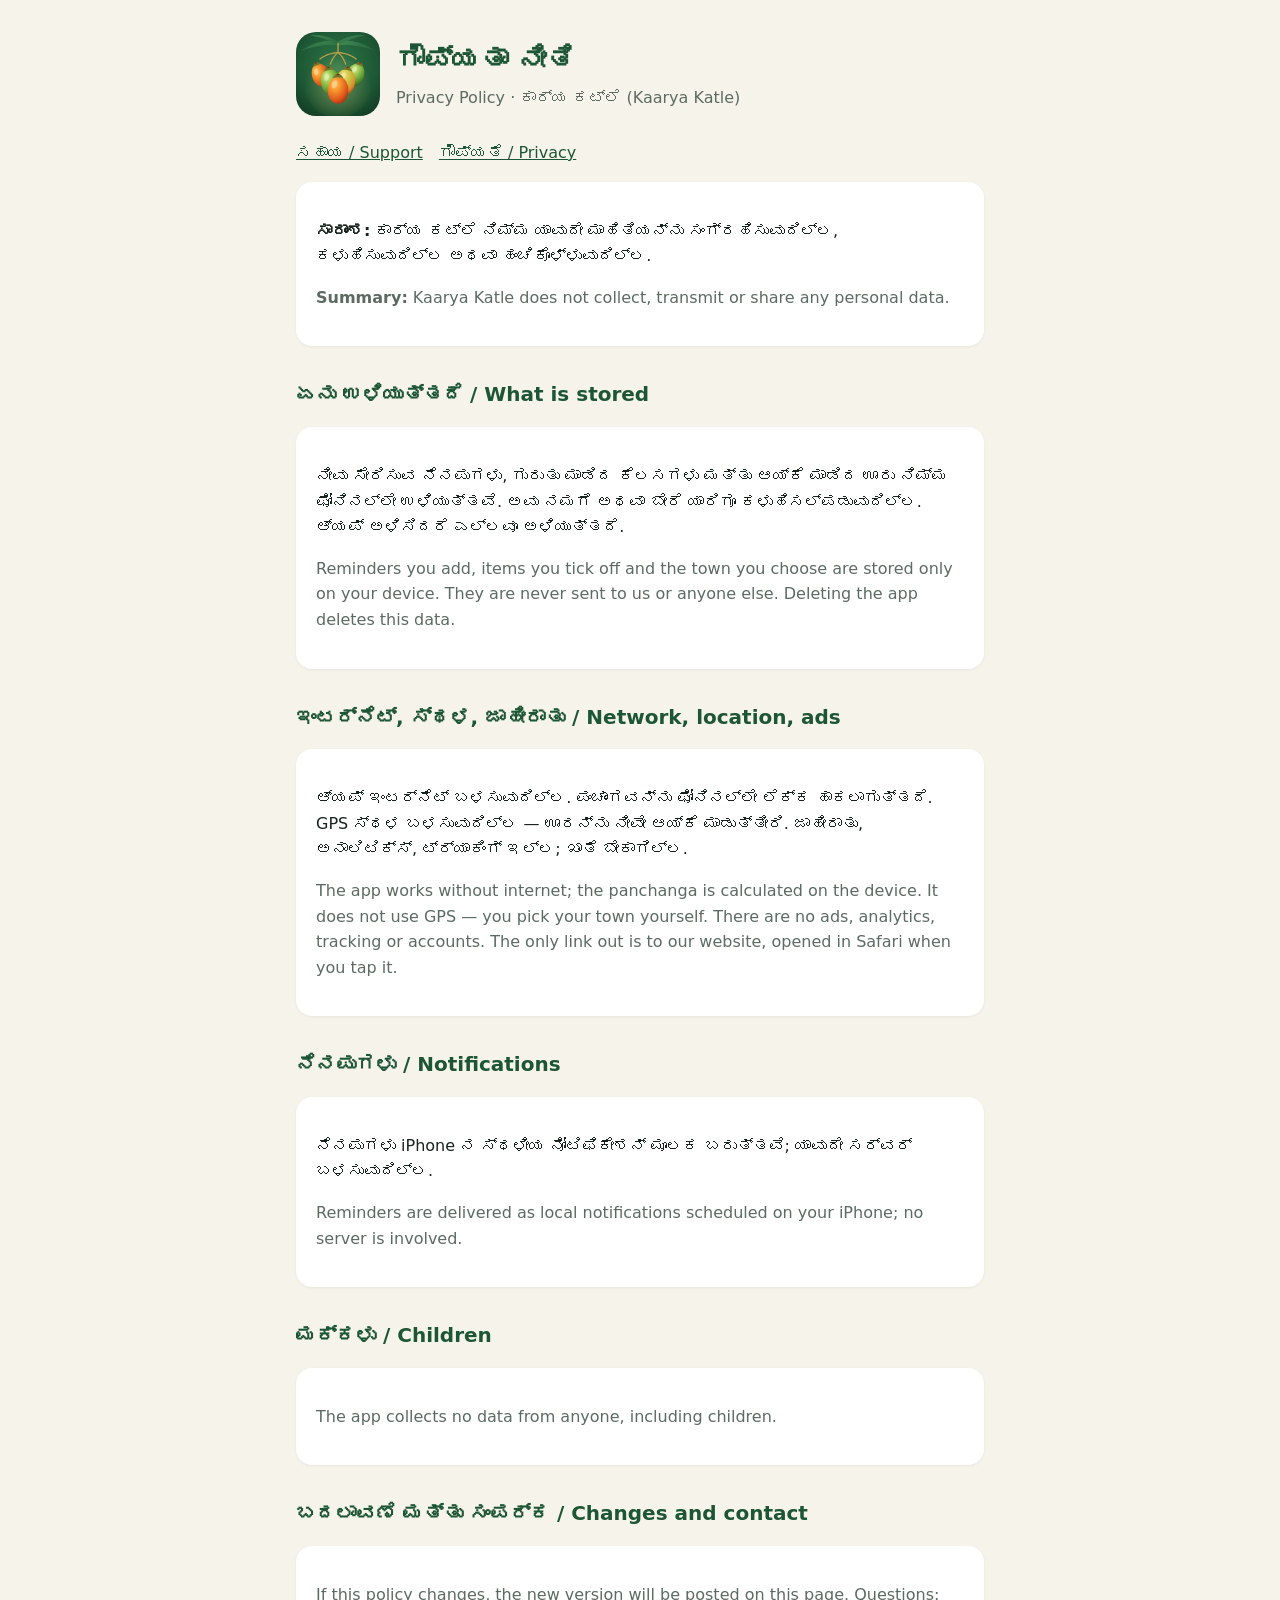
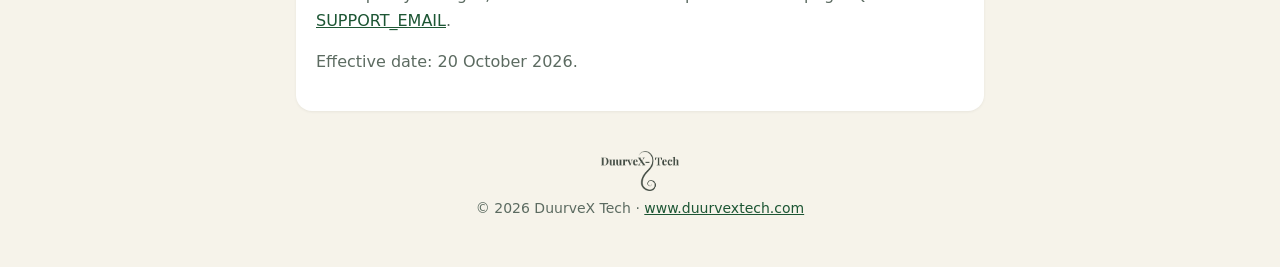
==== privacy.html @ 69254b16 "Support and privacy pages Co-Authored-By: Claude Opus 5.5 <noreply@anthropic.com> Claude-Session: ht" ====
<!doctype html><html lang="kn"><head><meta charset="utf-8"><meta name="viewport" content="width=device-width,initial-scale=1">
<title>ಕಾರ್ಯ ಕಟ್ಲೆ — ಗೌಪ್ಯತೆ / Privacy Policy</title><link rel="stylesheet" href="style.css"></head><body><main>
<header><img src="icon.png" alt="ಕಾರ್ಯ ಕಟ್ಲೆ"><div><h1>ಗೌಪ್ಯತಾ ನೀತಿ</h1><p class="sub">Privacy Policy · ಕಾರ್ಯ ಕಟ್ಲೆ (Kaarya Katle)</p></div></header>
<nav><a href="index.html">ಸಹಾಯ / Support</a><a href="privacy.html">ಗೌಪ್ಯತೆ / Privacy</a></nav>
<div class="card"><p><b>ಸಾರಾಂಶ:</b> ಕಾರ್ಯ ಕಟ್ಲೆ ನಿಮ್ಮ ಯಾವುದೇ ಮಾಹಿತಿಯನ್ನು ಸಂಗ್ರಹಿಸುವುದಿಲ್ಲ, ಕಳುಹಿಸುವುದಿಲ್ಲ ಅಥವಾ ಹಂಚಿಕೊಳ್ಳುವುದಿಲ್ಲ.</p>
<p class="en"><b>Summary:</b> Kaarya Katle does not collect, transmit or share any personal data.</p></div>
<h2>ಏನು ಉಳಿಯುತ್ತದೆ / What is stored</h2>
<div class="card"><p>ನೀವು ಸೇರಿಸುವ ನೆನಪುಗಳು, ಗುರುತು ಮಾಡಿದ ಕೆಲಸಗಳು ಮತ್ತು ಆಯ್ಕೆ ಮಾಡಿದ ಊರು ನಿಮ್ಮ ಫೋನಿನಲ್ಲೇ ಉಳಿಯುತ್ತವೆ. ಅವು ನಮಗೆ ಅಥವಾ ಬೇರೆ ಯಾರಿಗೂ ಕಳುಹಿಸಲ್ಪಡುವುದಿಲ್ಲ. ಆ್ಯಪ್ ಅಳಿಸಿದರೆ ಎಲ್ಲವೂ ಅಳಿಯುತ್ತದೆ.</p>
<p class="en">Reminders you add, items you tick off and the town you choose are stored only on your device. They are never sent to us or anyone else. Deleting the app deletes this data.</p></div>
<h2>ಇಂಟರ್ನೆಟ್, ಸ್ಥಳ, ಜಾಹೀರಾತು / Network, location, ads</h2>
<div class="card"><p>ಆ್ಯಪ್ ಇಂಟರ್ನೆಟ್ ಬಳಸುವುದಿಲ್ಲ. ಪಂಚಾಂಗವನ್ನು ಫೋನಿನಲ್ಲೇ ಲೆಕ್ಕ ಹಾಕಲಾಗುತ್ತದೆ. GPS ಸ್ಥಳ ಬಳಸುವುದಿಲ್ಲ — ಊರನ್ನು ನೀವೇ ಆಯ್ಕೆ ಮಾಡುತ್ತೀರಿ. ಜಾಹೀರಾತು, ಅನಾಲಿಟಿಕ್ಸ್, ಟ್ರ್ಯಾಕಿಂಗ್ ಇಲ್ಲ; ಖಾತೆ ಬೇಕಾಗಿಲ್ಲ.</p>
<p class="en">The app works without internet; the panchanga is calculated on the device. It does not use GPS — you pick your town yourself. There are no ads, analytics, tracking or accounts. The only link out is to our website, opened in Safari when you tap it.</p></div>
<h2>ನೆನಪುಗಳು / Notifications</h2>
<div class="card"><p>ನೆನಪುಗಳು iPhone ನ ಸ್ಥಳೀಯ ನೋಟಿಫಿಕೇಶನ್ ಮೂಲಕ ಬರುತ್ತವೆ; ಯಾವುದೇ ಸರ್ವರ್ ಬಳಸುವುದಿಲ್ಲ.</p>
<p class="en">Reminders are delivered as local notifications scheduled on your iPhone; no server is involved.</p></div>
<h2>ಮಕ್ಕಳು / Children</h2>
<div class="card"><p class="en">The app collects no data from anyone, including children.</p></div>
<h2>ಬದಲಾವಣೆ ಮತ್ತು ಸಂಪರ್ಕ / Changes and contact</h2>
<div class="card"><p class="en">If this policy changes, the new version will be posted on this page. Questions: <a href="mailto:SUPPORT_EMAIL">SUPPORT_EMAIL</a>.</p>
<p class="en">Effective date: 20 October 2026.</p></div>
<footer><a href="https://www.duurvextech.com"><img src="duurvex.png" alt="DuurveX Tech"></a>© 2026 DuurveX Tech · <a href="https://www.duurvextech.com">www.duurvextech.com</a></footer>
</main></body></html>
---- style.css ----
:root{--g:#1D5634;--ink:#18231C;--mut:#5C6B61;--bg:#F6F3EA;--card:#fff}
*{box-sizing:border-box}body{margin:0;background:var(--bg);color:var(--ink);font:16px/1.6 -apple-system,"Noto Sans Kannada",system-ui,sans-serif}
main{max-width:720px;margin:0 auto;padding:32px 16px 48px}
header{display:flex;gap:16px;align-items:center;margin-bottom:24px}
header img{width:84px;height:84px;border-radius:20px}
h1{font-size:28px;margin:0;color:var(--g)}h2{color:var(--g);margin-top:32px;font-size:20px}
.sub{color:var(--mut);margin:2px 0 0}.card{background:var(--card);border-radius:16px;padding:20px;margin:16px 0;box-shadow:0 1px 3px rgba(0,0,0,.06)}
a{color:var(--g)}footer{text-align:center;color:var(--mut);font-size:14px;margin-top:40px}
footer img{height:40px;opacity:.8;display:block;margin:0 auto 6px}
.en{color:var(--mut)}nav a{margin-right:16px}
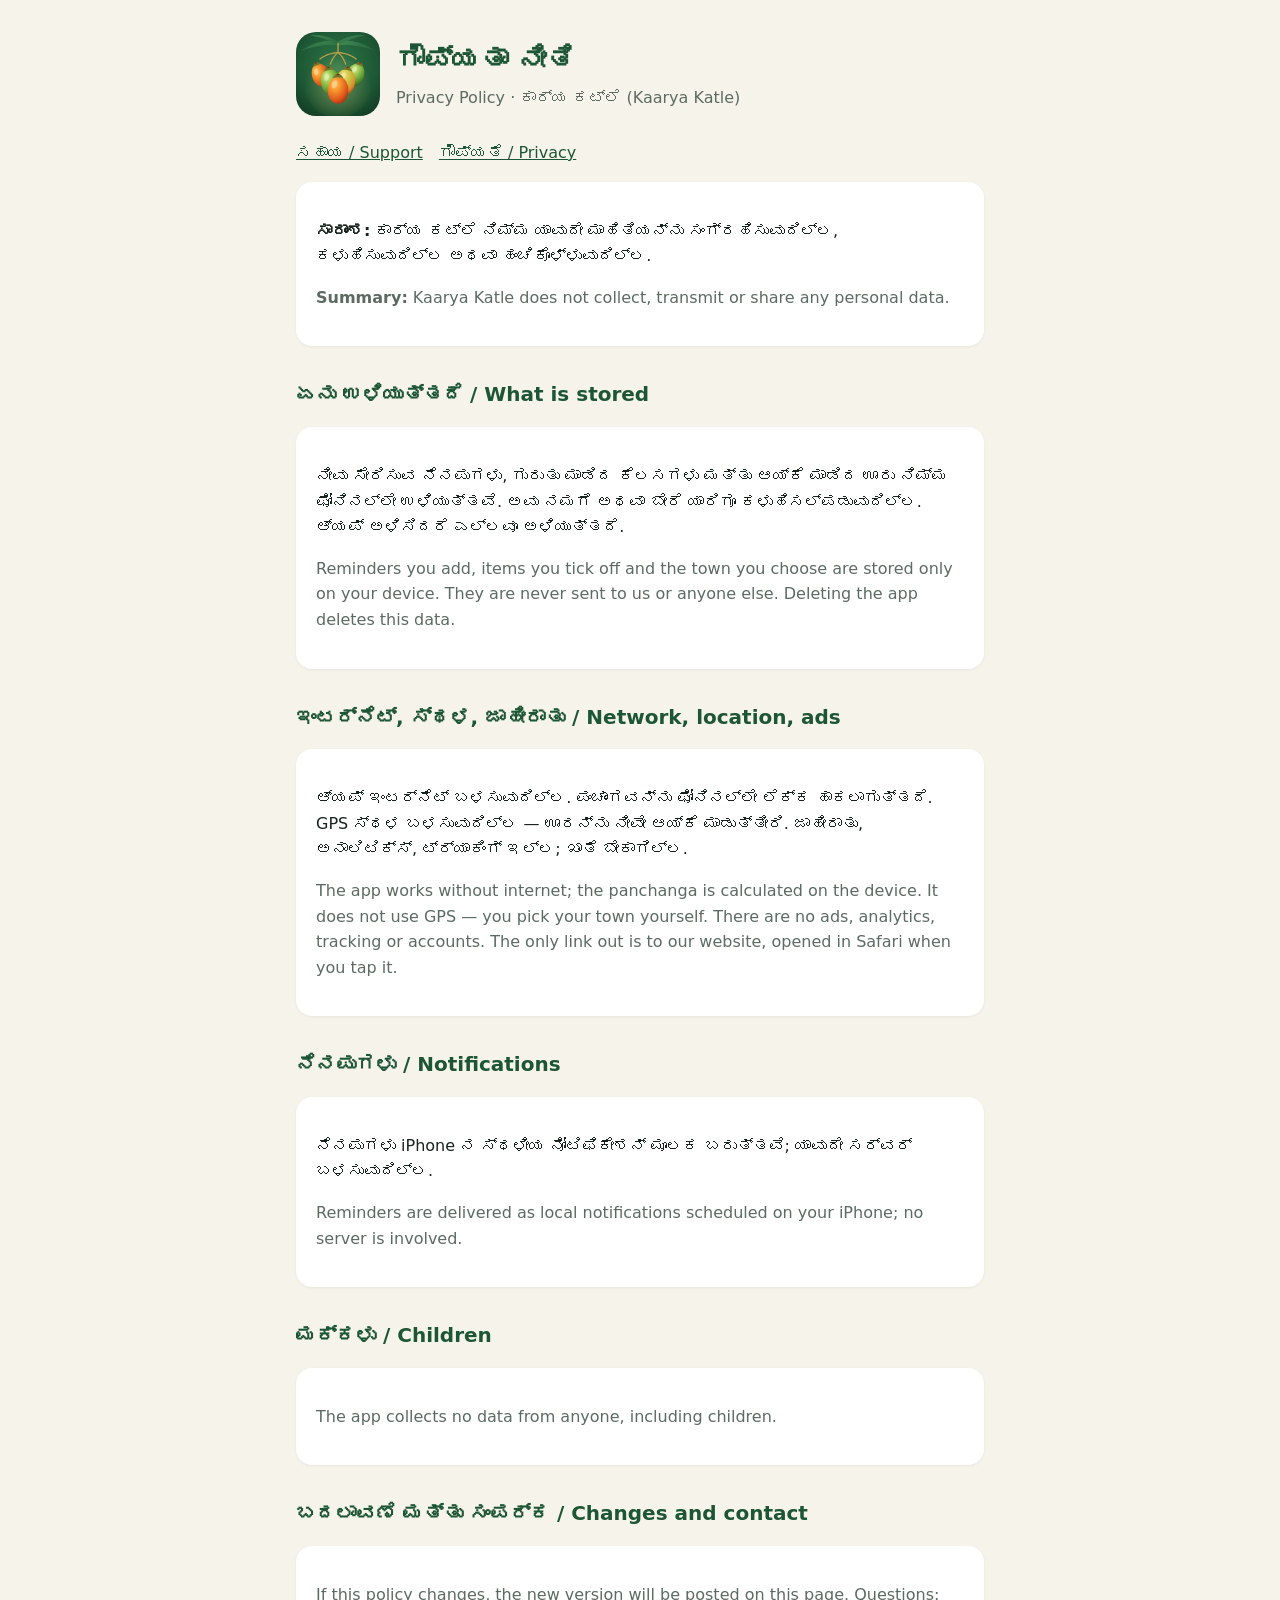
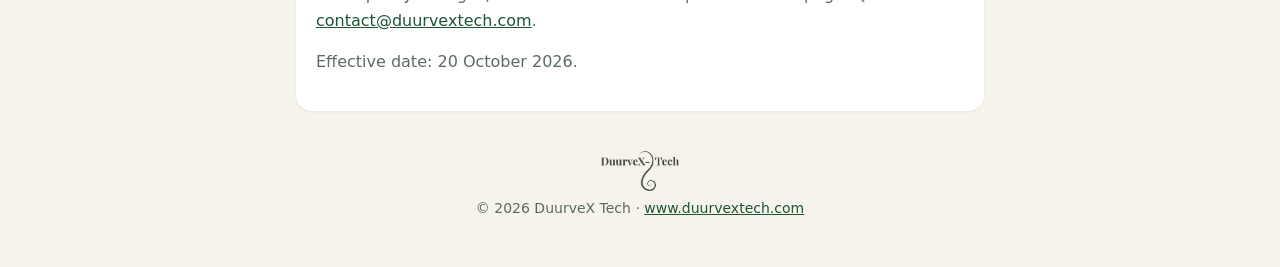
==== commit 484ec4ca: "Set support email Co-Authored-By: Claude Opus 5.5 <noreply@anthropic.com> Claude-Session: https://cl" ====
--- a/privacy.html
+++ b/privacy.html
@@ -16,7 +16,7 @@
 <h2>ಮಕ್ಕಳು / Children</h2>
 <div class="card"><p class="en">The app collects no data from anyone, including children.</p></div>
 <h2>ಬದಲಾವಣೆ ಮತ್ತು ಸಂಪರ್ಕ / Changes and contact</h2>
-<div class="card"><p class="en">If this policy changes, the new version will be posted on this page. Questions: <a href="mailto:SUPPORT_EMAIL">SUPPORT_EMAIL</a>.</p>
+<div class="card"><p class="en">If this policy changes, the new version will be posted on this page. Questions: <a href="mailto:contact@duurvextech.com">contact@duurvextech.com</a>.</p>
 <p class="en">Effective date: 20 October 2026.</p></div>
 <footer><a href="https://www.duurvextech.com"><img src="duurvex.png" alt="DuurveX Tech"></a>© 2026 DuurveX Tech · <a href="https://www.duurvextech.com">www.duurvextech.com</a></footer>
 </main></body></html>
